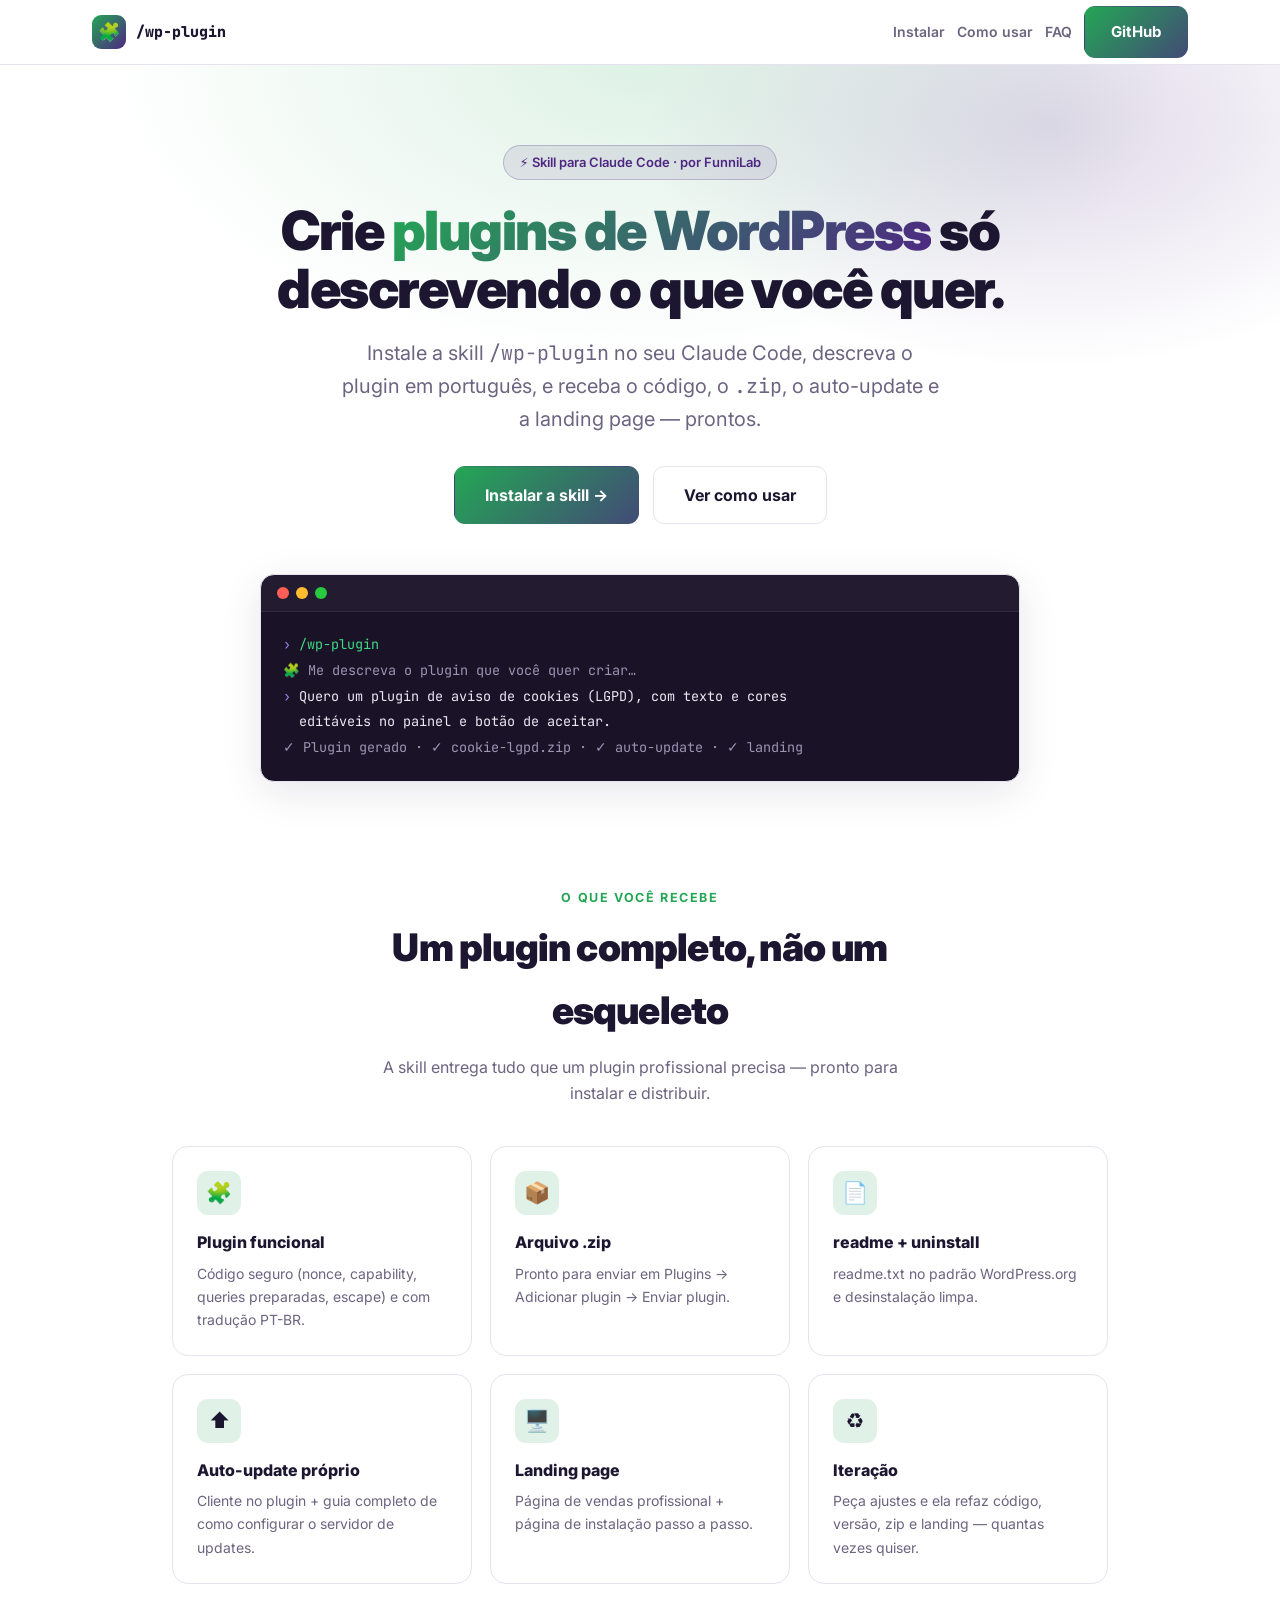
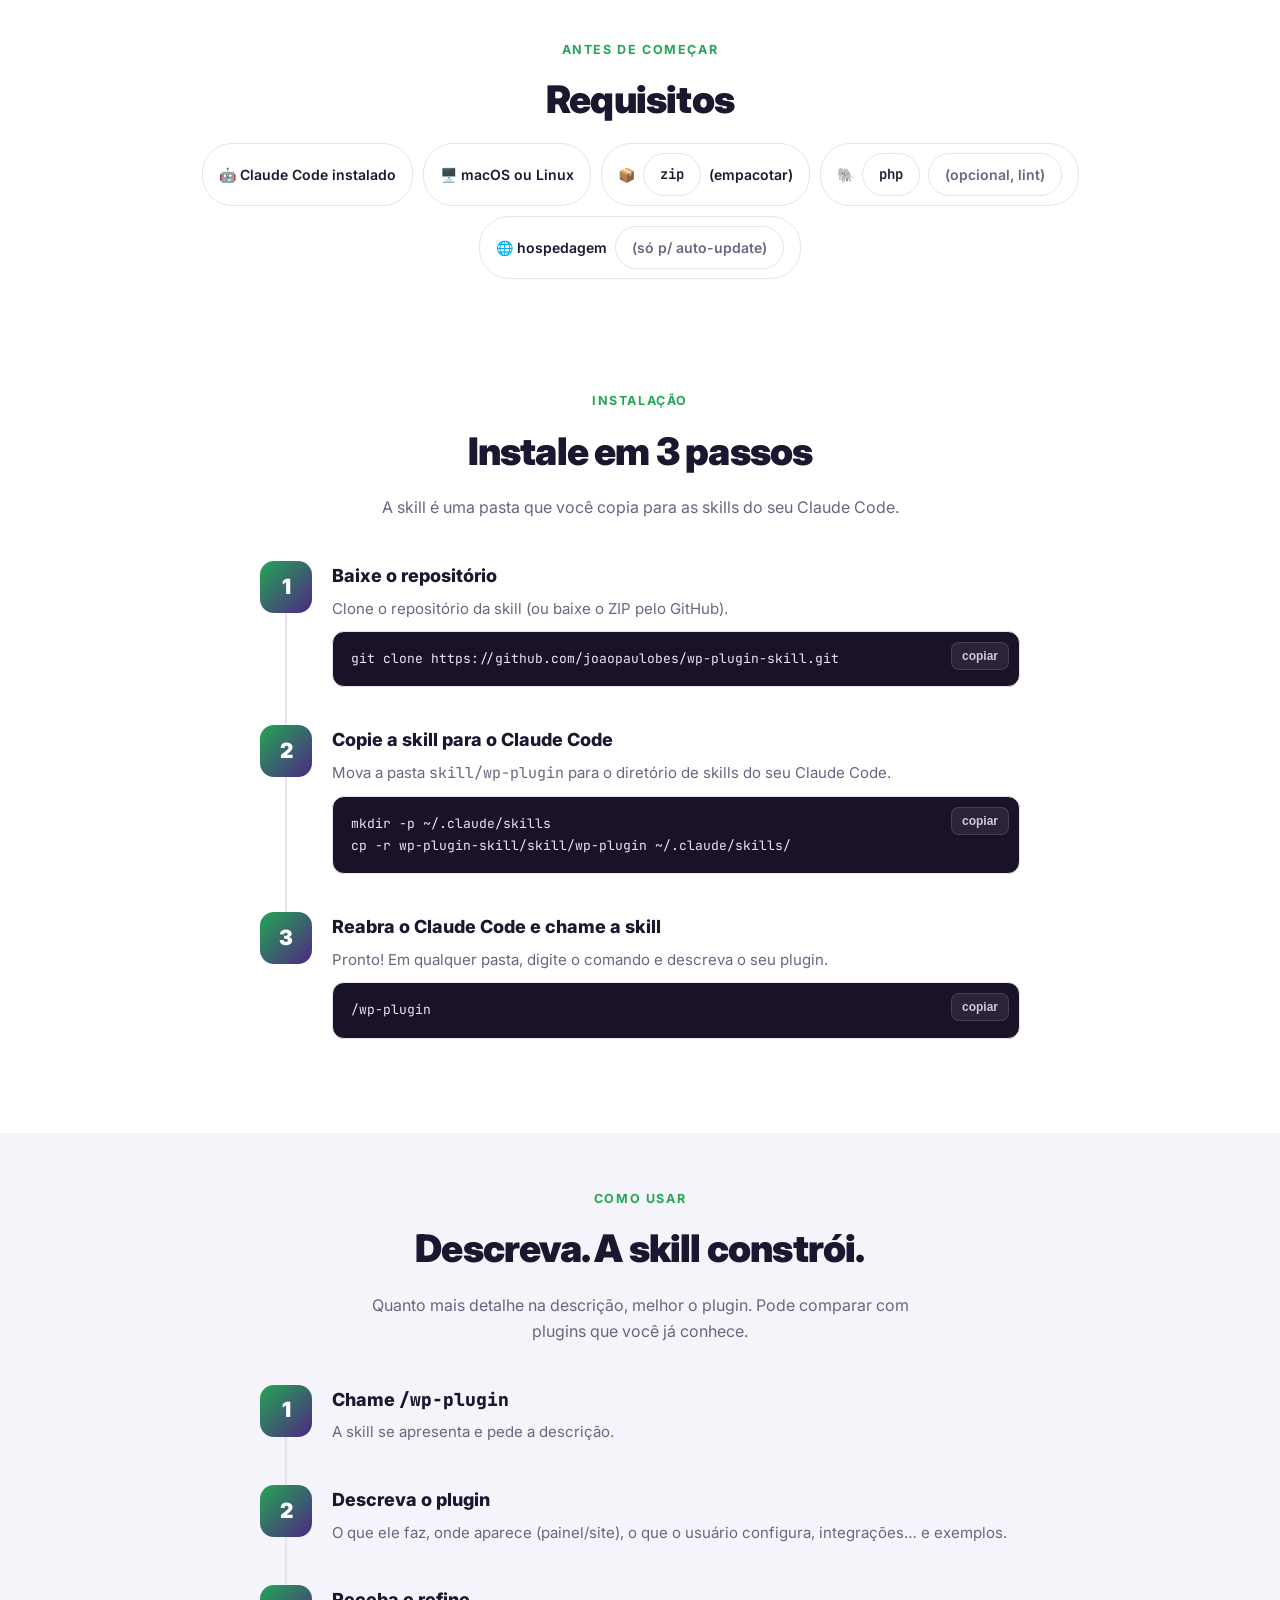
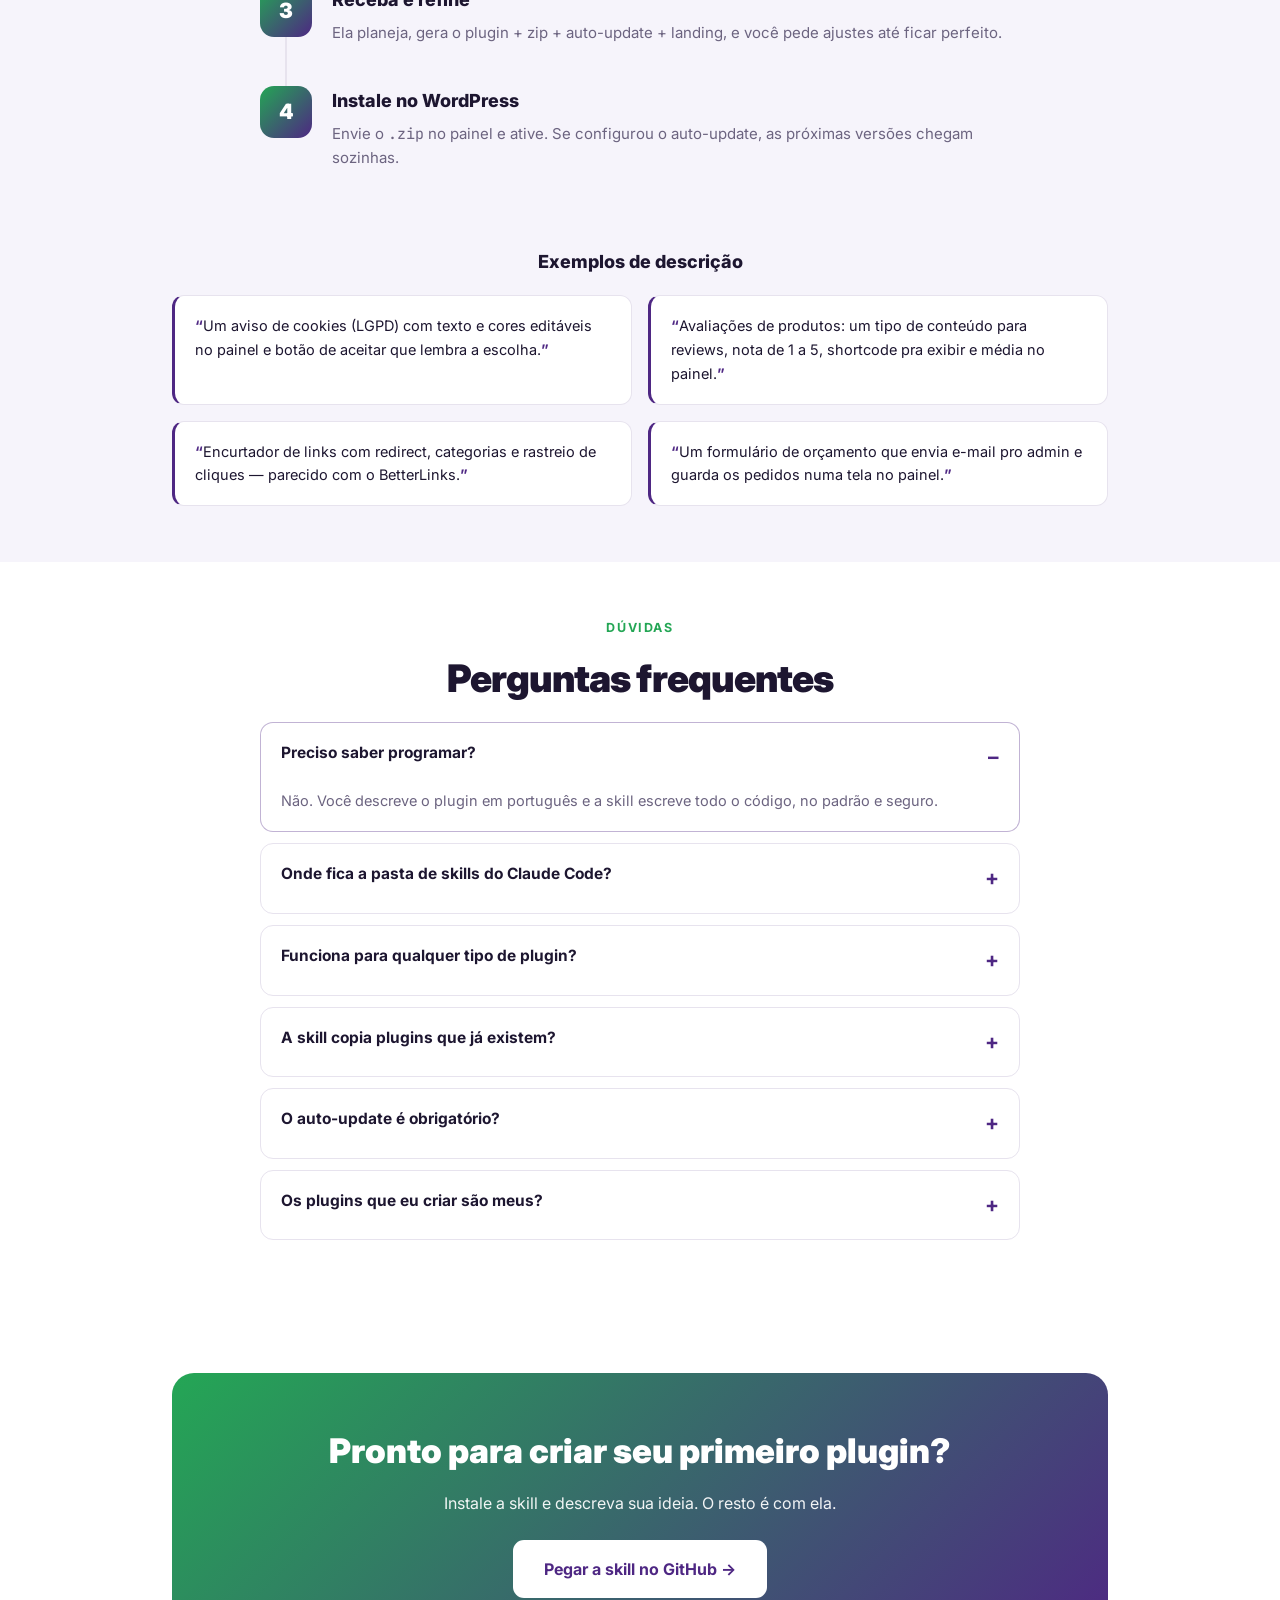
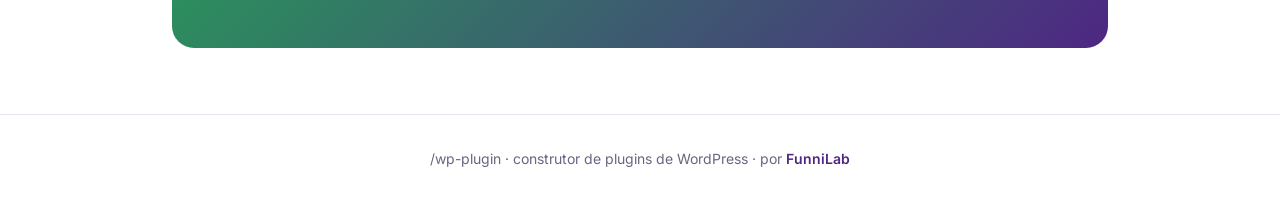
==== guia/index.html @ 0e436082 "✨ feat: skill /wp-plugin — construtor de plugins de WordPress Skill para Claude Code que gera plugin" ====
<!DOCTYPE html>
<html lang="pt-BR">
<head>
<meta charset="UTF-8">
<meta name="viewport" content="width=device-width, initial-scale=1.0">
<title>/wp-plugin — Guia da Skill que cria plugins de WordPress</title>
<meta name="description" content="Instale a skill /wp-plugin no seu Claude Code e crie plugins de WordPress completos a partir de uma descrição. Guia passo a passo, requisitos, exemplos e FAQ.">
<meta property="og:title" content="/wp-plugin — crie plugins de WordPress descrevendo o que você quer">
<meta property="og:description" content="Skill para Claude Code. Descreva o plugin, receba o código + zip + auto-update + landing.">
<link rel="preconnect" href="https://fonts.googleapis.com"><link rel="preconnect" href="https://fonts.gstatic.com" crossorigin>
<link href="https://fonts.googleapis.com/css2?family=Inter:wght@400;500;600;700;800;900&family=JetBrains+Mono:wght@500&display=swap" rel="stylesheet">
<style>
  :root{
    --purple:#4e2783; --green:#24a655; --violet:#7c3aed;
    --grad:linear-gradient(135deg,#24a655,#4e2783);
    --bg:#ffffff; --bg2:#f6f4fb; --surface:#ffffff; --border:#e7e3ee;
    --text:#1d1630; --dim:#6c6480; --code-bg:#1a1226; --code-text:#ece7f5;
    --shadow:0 10px 40px rgba(30,14,46,.10); --r:16px;
  }
  @media (prefers-color-scheme:dark){
    :root{ --bg:#120c1d; --bg2:#1a1330; --surface:#1c1530; --border:#352a4d;
      --text:#ece7f5; --dim:#9d93b3; --code-bg:#0e0a16; --shadow:0 10px 40px rgba(0,0,0,.5);
      --grad:linear-gradient(135deg,#2ec26a,#7c3aed); --purple:#9b6dde; --green:#2ec26a; }
  }
  *{margin:0;padding:0;box-sizing:border-box} html{scroll-behavior:smooth}
  body{font-family:'Inter',system-ui,-apple-system,sans-serif;background:var(--bg);color:var(--text);line-height:1.65;-webkit-font-smoothing:antialiased}
  a{color:inherit;text-decoration:none} .wrap{max-width:980px;margin:0 auto;padding:0 22px}
  code,kbd,.mono{font-family:'JetBrains Mono',ui-monospace,Menlo,monospace}
  .grad-text{background:var(--grad);-webkit-background-clip:text;background-clip:text;-webkit-text-fill-color:transparent}
  .btn{display:inline-flex;align-items:center;gap:9px;font-weight:700;font-size:15px;padding:13px 26px;border-radius:11px;cursor:pointer;border:1px solid transparent;transition:.18s}
  .btn--p{background:var(--grad);color:#fff;background-size:140% 140%} .btn--p:hover{background-position:100% 100%;transform:translateY(-2px);box-shadow:0 10px 26px color-mix(in srgb,var(--purple) 40%,transparent)}
  .btn--g{background:var(--surface);border:1px solid var(--border);color:var(--text)} .btn--g:hover{border-color:var(--purple);color:var(--purple)}
  .btn--big{font-size:16px;padding:15px 30px}

  /* header */
  header{position:sticky;top:0;z-index:50;background:color-mix(in srgb,var(--bg) 85%,transparent);backdrop-filter:blur(12px);border-bottom:1px solid var(--border)}
  .nav{display:flex;align-items:center;gap:18px;height:64px;max-width:1140px;margin:0 auto;padding:0 22px}
  .brand{display:flex;align-items:center;gap:10px;font-weight:900;font-size:18px}
  .brand .mk{width:34px;height:34px;border-radius:9px;background:var(--grad);display:grid;place-items:center;color:#fff;font-size:18px}
  .brand .cmd{font-family:'JetBrains Mono',monospace;font-size:15px}
  .nav .right{margin-left:auto;display:flex;gap:12px;align-items:center}
  .nav .lk{font-size:14px;font-weight:600;color:var(--dim)} .nav .lk:hover{color:var(--purple)}
  @media(max-width:680px){.nav .lk{display:none}}

  /* hero */
  .hero{text-align:center;padding:80px 0 50px;position:relative;overflow:hidden}
  .hero::before{content:"";position:absolute;inset:0;z-index:-1;background:radial-gradient(60% 55% at 50% 0%,color-mix(in srgb,var(--green) 15%,transparent),transparent 70%),radial-gradient(45% 45% at 82% 8%,color-mix(in srgb,var(--purple) 18%,transparent),transparent 70%)}
  .pill{display:inline-flex;align-items:center;gap:8px;font-size:13px;font-weight:600;color:var(--purple);background:color-mix(in srgb,var(--purple) 10%,transparent);border:1px solid color-mix(in srgb,var(--purple) 24%,transparent);padding:6px 15px;border-radius:30px;margin-bottom:22px}
  .hero h1{font-size:clamp(32px,5.5vw,54px);font-weight:900;letter-spacing:-1.5px;line-height:1.06;max-width:820px;margin:0 auto}
  .hero .lead{font-size:clamp(16px,2.3vw,20px);color:var(--dim);max-width:600px;margin:20px auto 30px}
  .hero .actions{display:flex;gap:14px;justify-content:center;flex-wrap:wrap}

  /* terminal demo */
  .term{max-width:760px;margin:50px auto 0;border-radius:14px;overflow:hidden;border:1px solid var(--border);box-shadow:var(--shadow);text-align:left;background:var(--code-bg)}
  .term__bar{display:flex;align-items:center;gap:7px;padding:12px 16px;background:rgba(255,255,255,.04);border-bottom:1px solid rgba(255,255,255,.06)}
  .term__bar i{width:12px;height:12px;border-radius:50%;display:inline-block} .d1{background:#ff5f57}.d2{background:#febc2e}.d3{background:#28c840}
  .term__body{padding:20px 22px;font-family:'JetBrains Mono',monospace;font-size:13.5px;line-height:1.9;color:var(--code-text)}
  .term__body .u{color:#9b8cff} .term__body .c{color:#3ddc84} .term__body .m{color:#9d93b3}

  /* sections */
  section{padding:56px 0} .eyebrow{text-align:center;font-weight:700;font-size:12.5px;letter-spacing:1.6px;text-transform:uppercase;color:var(--green)}
  h2.t{text-align:center;font-size:clamp(26px,4vw,38px);font-weight:900;letter-spacing:-.8px;margin:8px auto 12px;max-width:640px}
  p.sub{text-align:center;color:var(--dim);max-width:560px;margin:0 auto 40px;font-size:16px}

  /* deliverables grid */
  .grid{display:grid;grid-template-columns:repeat(3,1fr);gap:18px}
  .card{background:var(--surface);border:1px solid var(--border);border-radius:var(--r);padding:24px;transition:.18s}
  .card:hover{transform:translateY(-4px);box-shadow:var(--shadow);border-color:color-mix(in srgb,var(--purple) 30%,transparent)}
  .card .e{width:44px;height:44px;border-radius:11px;display:grid;place-items:center;font-size:21px;background:color-mix(in srgb,var(--green) 14%,transparent);margin-bottom:14px}
  .card h3{font-size:16px;font-weight:800;margin-bottom:6px} .card p{font-size:14px;color:var(--dim)}
  @media(max-width:820px){.grid{grid-template-columns:1fr 1fr}} @media(max-width:540px){.grid{grid-template-columns:1fr}}

  /* requisitos */
  .req{display:flex;flex-wrap:wrap;gap:10px;justify-content:center}
  .req span{display:inline-flex;align-items:center;gap:8px;background:var(--surface);border:1px solid var(--border);border-radius:30px;padding:9px 16px;font-size:14px;font-weight:600}

  /* steps */
  .steps{max-width:760px;margin:0 auto}
  .step{display:grid;grid-template-columns:52px 1fr;gap:20px;padding-bottom:30px;position:relative}
  .step:not(:last-child)::before{content:"";position:absolute;left:25px;top:52px;bottom:0;width:2px;background:var(--border)}
  .step .n{width:52px;height:52px;border-radius:14px;background:var(--grad);color:#fff;font-weight:900;font-size:21px;display:grid;place-items:center;z-index:1}
  .step h3{font-size:18px;font-weight:800;margin-bottom:6px} .step p{color:var(--dim);font-size:15px;margin-bottom:10px}

  /* code block + copy */
  .code{position:relative;background:var(--code-bg);border:1px solid var(--border);border-radius:12px;margin:8px 0}
  .code pre{margin:0;padding:16px 50px 16px 18px;overflow-x:auto;font-family:'JetBrains Mono',monospace;font-size:13px;line-height:1.7;color:var(--code-text)}
  .code .cp{position:absolute;top:10px;right:10px;background:rgba(255,255,255,.08);border:1px solid rgba(255,255,255,.12);color:#cfc6e6;border-radius:8px;padding:6px 10px;font-size:12px;font-weight:600;cursor:pointer;transition:.15s}
  .code .cp:hover{background:rgba(255,255,255,.16)} .code .cp.done{background:var(--green);color:#fff;border-color:transparent}

  /* example prompts */
  .ex{display:grid;grid-template-columns:1fr 1fr;gap:16px}
  .ex .q{background:var(--surface);border:1px solid var(--border);border-left:3px solid var(--purple);border-radius:12px;padding:18px 20px;font-size:14.5px;color:var(--text)}
  .ex .q b{color:var(--purple)}
  @media(max-width:680px){.ex{grid-template-columns:1fr}}

  /* faq */
  details{background:var(--surface);border:1px solid var(--border);border-radius:13px;padding:2px 20px;margin-bottom:11px;max-width:760px;margin-left:auto;margin-right:auto}
  details[open]{border-color:color-mix(in srgb,var(--purple) 35%,transparent)}
  summary{cursor:pointer;font-weight:700;font-size:15.5px;padding:15px 0;list-style:none;display:flex;justify-content:space-between;gap:14px} summary::-webkit-details-marker{display:none}
  summary::after{content:"+";color:var(--purple);font-size:21px} details[open] summary::after{content:"–"} details p{padding:0 0 16px;color:var(--dim);font-size:14.5px}

  /* final */
  .final{background:var(--grad);border-radius:22px;padding:50px 30px;text-align:center;color:#fff;margin:10px 0}
  .final h2{font-size:clamp(24px,3.5vw,34px);font-weight:900;margin-bottom:10px} .final p{opacity:.93;margin-bottom:24px} .final .btn--p{background:#fff;color:var(--purple)}
  footer{border-top:1px solid var(--border);padding:32px 0;text-align:center;color:var(--dim);font-size:14px}
</style>
</head>
<body>

<header><div class="nav">
  <a class="brand" href="#"><span class="mk">🧩</span> <span class="cmd">/wp-plugin</span></a>
  <div class="right">
    <a class="lk" href="#instalar">Instalar</a>
    <a class="lk" href="#usar">Como usar</a>
    <a class="lk" href="#faq">FAQ</a>
    <a class="btn btn--p" href="https://github.com/joaopaulobes/wp-plugin-skill" target="_blank" rel="noopener">GitHub</a>
  </div>
</div></header>

<!-- HERO -->
<div class="hero"><div class="wrap">
  <span class="pill">⚡ Skill para Claude Code · por FunniLab</span>
  <h1>Crie <span class="grad-text">plugins de WordPress</span> só descrevendo o que você quer.</h1>
  <p class="lead">Instale a skill <span class="mono">/wp-plugin</span> no seu Claude Code, descreva o plugin em português, e receba o código, o <span class="mono">.zip</span>, o auto-update e a landing page — prontos.</p>
  <div class="actions">
    <a class="btn btn--p btn--big" href="#instalar">Instalar a skill →</a>
    <a class="btn btn--g btn--big" href="#usar">Ver como usar</a>
  </div>
  <div class="term">
    <div class="term__bar"><i class="d1"></i><i class="d2"></i><i class="d3"></i></div>
    <div class="term__body">
      <span class="u">›</span> <span class="c">/wp-plugin</span><br>
      <span class="m">🧩 Me descreva o plugin que você quer criar…</span><br>
      <span class="u">›</span> Quero um plugin de aviso de cookies (LGPD), com texto e cores<br>
      &nbsp;&nbsp;editáveis no painel e botão de aceitar.<br>
      <span class="m">✓ Plugin gerado · ✓ cookie-lgpd.zip · ✓ auto-update · ✓ landing</span>
    </div>
  </div>
</div></div>

<!-- O QUE GERA -->
<section><div class="wrap">
  <p class="eyebrow">O que você recebe</p>
  <h2 class="t">Um plugin completo, não um esqueleto</h2>
  <p class="sub">A skill entrega tudo que um plugin profissional precisa — pronto para instalar e distribuir.</p>
  <div class="grid">
    <div class="card"><div class="e">🧩</div><h3>Plugin funcional</h3><p>Código seguro (nonce, capability, queries preparadas, escape) e com tradução PT-BR.</p></div>
    <div class="card"><div class="e">📦</div><h3>Arquivo .zip</h3><p>Pronto para enviar em Plugins → Adicionar plugin → Enviar plugin.</p></div>
    <div class="card"><div class="e">📄</div><h3>readme + uninstall</h3><p>readme.txt no padrão WordPress.org e desinstalação limpa.</p></div>
    <div class="card"><div class="e">⬆️</div><h3>Auto-update próprio</h3><p>Cliente no plugin + guia completo de como configurar o servidor de updates.</p></div>
    <div class="card"><div class="e">🖥️</div><h3>Landing page</h3><p>Página de vendas profissional + página de instalação passo a passo.</p></div>
    <div class="card"><div class="e">♻️</div><h3>Iteração</h3><p>Peça ajustes e ela refaz código, versão, zip e landing — quantas vezes quiser.</p></div>
  </div>
</div></section>

<!-- REQUISITOS -->
<section style="padding-top:0"><div class="wrap" style="text-align:center">
  <p class="eyebrow">Antes de começar</p><h2 class="t">Requisitos</h2>
  <div class="req">
    <span>🤖 Claude Code instalado</span>
    <span>🖥️ macOS ou Linux</span>
    <span>📦 <span class="mono">zip</span> (empacotar)</span>
    <span>🐘 <span class="mono">php</span> <span style="color:var(--dim)">(opcional, lint)</span></span>
    <span>🌐 hospedagem <span style="color:var(--dim)">(só p/ auto-update)</span></span>
  </div>
</div></section>

<!-- INSTALAR -->
<section id="instalar"><div class="wrap">
  <p class="eyebrow">Instalação</p><h2 class="t">Instale em 3 passos</h2>
  <p class="sub">A skill é uma pasta que você copia para as skills do seu Claude Code.</p>
  <div class="steps">

    <div class="step"><div class="n">1</div><div>
      <h3>Baixe o repositório</h3>
      <p>Clone o repositório da skill (ou baixe o ZIP pelo GitHub).</p>
      <div class="code"><button class="cp">copiar</button><pre>git clone https://github.com/joaopaulobes/wp-plugin-skill.git</pre></div>
    </div></div>

    <div class="step"><div class="n">2</div><div>
      <h3>Copie a skill para o Claude Code</h3>
      <p>Mova a pasta <span class="mono">skill/wp-plugin</span> para o diretório de skills do seu Claude Code.</p>
      <div class="code"><button class="cp">copiar</button><pre>mkdir -p ~/.claude/skills
cp -r wp-plugin-skill/skill/wp-plugin ~/.claude/skills/</pre></div>
    </div></div>

    <div class="step"><div class="n">3</div><div>
      <h3>Reabra o Claude Code e chame a skill</h3>
      <p>Pronto! Em qualquer pasta, digite o comando e descreva o seu plugin.</p>
      <div class="code"><button class="cp">copiar</button><pre>/wp-plugin</pre></div>
    </div></div>

  </div>
</div></section>

<!-- COMO USAR -->
<section id="usar" style="background:var(--bg2)"><div class="wrap">
  <p class="eyebrow">Como usar</p><h2 class="t">Descreva. A skill constrói.</h2>
  <p class="sub">Quanto mais detalhe na descrição, melhor o plugin. Pode comparar com plugins que você já conhece.</p>
  <div class="steps">
    <div class="step"><div class="n">1</div><div><h3>Chame <span class="mono">/wp-plugin</span></h3><p>A skill se apresenta e pede a descrição.</p></div></div>
    <div class="step"><div class="n">2</div><div><h3>Descreva o plugin</h3><p>O que ele faz, onde aparece (painel/site), o que o usuário configura, integrações… e exemplos.</p></div></div>
    <div class="step"><div class="n">3</div><div><h3>Receba e refine</h3><p>Ela planeja, gera o plugin + zip + auto-update + landing, e você pede ajustes até ficar perfeito.</p></div></div>
    <div class="step"><div class="n">4</div><div><h3>Instale no WordPress</h3><p>Envie o <span class="mono">.zip</span> no painel e ative. Se configurou o auto-update, as próximas versões chegam sozinhas.</p></div></div>
  </div>

  <h3 style="text-align:center;margin:36px 0 18px;font-size:18px;font-weight:800">Exemplos de descrição</h3>
  <div class="ex">
    <div class="q"><b>“</b>Um aviso de cookies (LGPD) com texto e cores editáveis no painel e botão de aceitar que lembra a escolha.<b>”</b></div>
    <div class="q"><b>“</b>Avaliações de produtos: um tipo de conteúdo para reviews, nota de 1 a 5, shortcode pra exibir e média no painel.<b>”</b></div>
    <div class="q"><b>“</b>Encurtador de links com redirect, categorias e rastreio de cliques — parecido com o BetterLinks.<b>”</b></div>
    <div class="q"><b>“</b>Um formulário de orçamento que envia e-mail pro admin e guarda os pedidos numa tela no painel.<b>”</b></div>
  </div>
</div></section>

<!-- FAQ -->
<section id="faq"><div class="wrap">
  <p class="eyebrow">Dúvidas</p><h2 class="t">Perguntas frequentes</h2>
  <details open><summary>Preciso saber programar?</summary><p>Não. Você descreve o plugin em português e a skill escreve todo o código, no padrão e seguro.</p></details>
  <details><summary>Onde fica a pasta de skills do Claude Code?</summary><p>Em <span class="mono">~/.claude/skills/</span>. Cada skill é uma subpasta com um <span class="mono">SKILL.md</span>. Basta copiar a pasta <span class="mono">wp-plugin</span> para lá e reabrir o Claude Code.</p></details>
  <details><summary>Funciona para qualquer tipo de plugin?</summary><p>Para a grande maioria: telas no painel, front-end, shortcodes, tipos de conteúdo (CPT), REST API, tarefas agendadas, blocos dinâmicos e auto-update. Casos muito específicos podem precisar de ajuste manual — a skill avisa.</p></details>
  <details><summary>A skill copia plugins que já existem?</summary><p>Não. Você pode comparar com plugins conhecidos para explicar o que quer, mas ela implementa tudo do zero — código de terceiros é protegido; funcionalidade e UX não são.</p></details>
  <details><summary>O auto-update é obrigatório?</summary><p>Não, é opcional. Se você quiser distribuir o plugin, a skill monta o cliente de update e te entrega o guia completo de como configurar o servidor (basta servir 2 arquivos estáticos).</p></details>
  <details><summary>Os plugins que eu criar são meus?</summary><p>Sim. A skill é MIT e o que você gera com ela é seu, para usar, vender ou distribuir.</p></details>
</div></section>

<!-- CTA -->
<section><div class="wrap"><div class="final">
  <h2>Pronto para criar seu primeiro plugin?</h2>
  <p>Instale a skill e descreva sua ideia. O resto é com ela.</p>
  <a class="btn btn--p btn--big" href="https://github.com/joaopaulobes/wp-plugin-skill" target="_blank" rel="noopener">Pegar a skill no GitHub →</a>
</div></div></section>

<footer><div class="wrap">/wp-plugin · construtor de plugins de WordPress · por <a href="https://funnilab.com" target="_blank" rel="noopener" style="color:var(--purple);font-weight:600">FunniLab</a></div></footer>

<script>
  document.querySelectorAll('.code .cp').forEach(function(btn){
    btn.addEventListener('click', function(){
      var pre = btn.parentElement.querySelector('pre');
      var text = pre.innerText;
      var done = function(){ btn.textContent='copiado ✓'; btn.classList.add('done'); setTimeout(function(){ btn.textContent='copiar'; btn.classList.remove('done'); },1500); };
      if(navigator.clipboard){ navigator.clipboard.writeText(text).then(done).catch(function(){}); }
      else { var t=document.createElement('textarea'); t.value=text; document.body.appendChild(t); t.select(); try{document.execCommand('copy');done();}catch(e){} document.body.removeChild(t); }
    });
  });
</script>
</body>
</html>
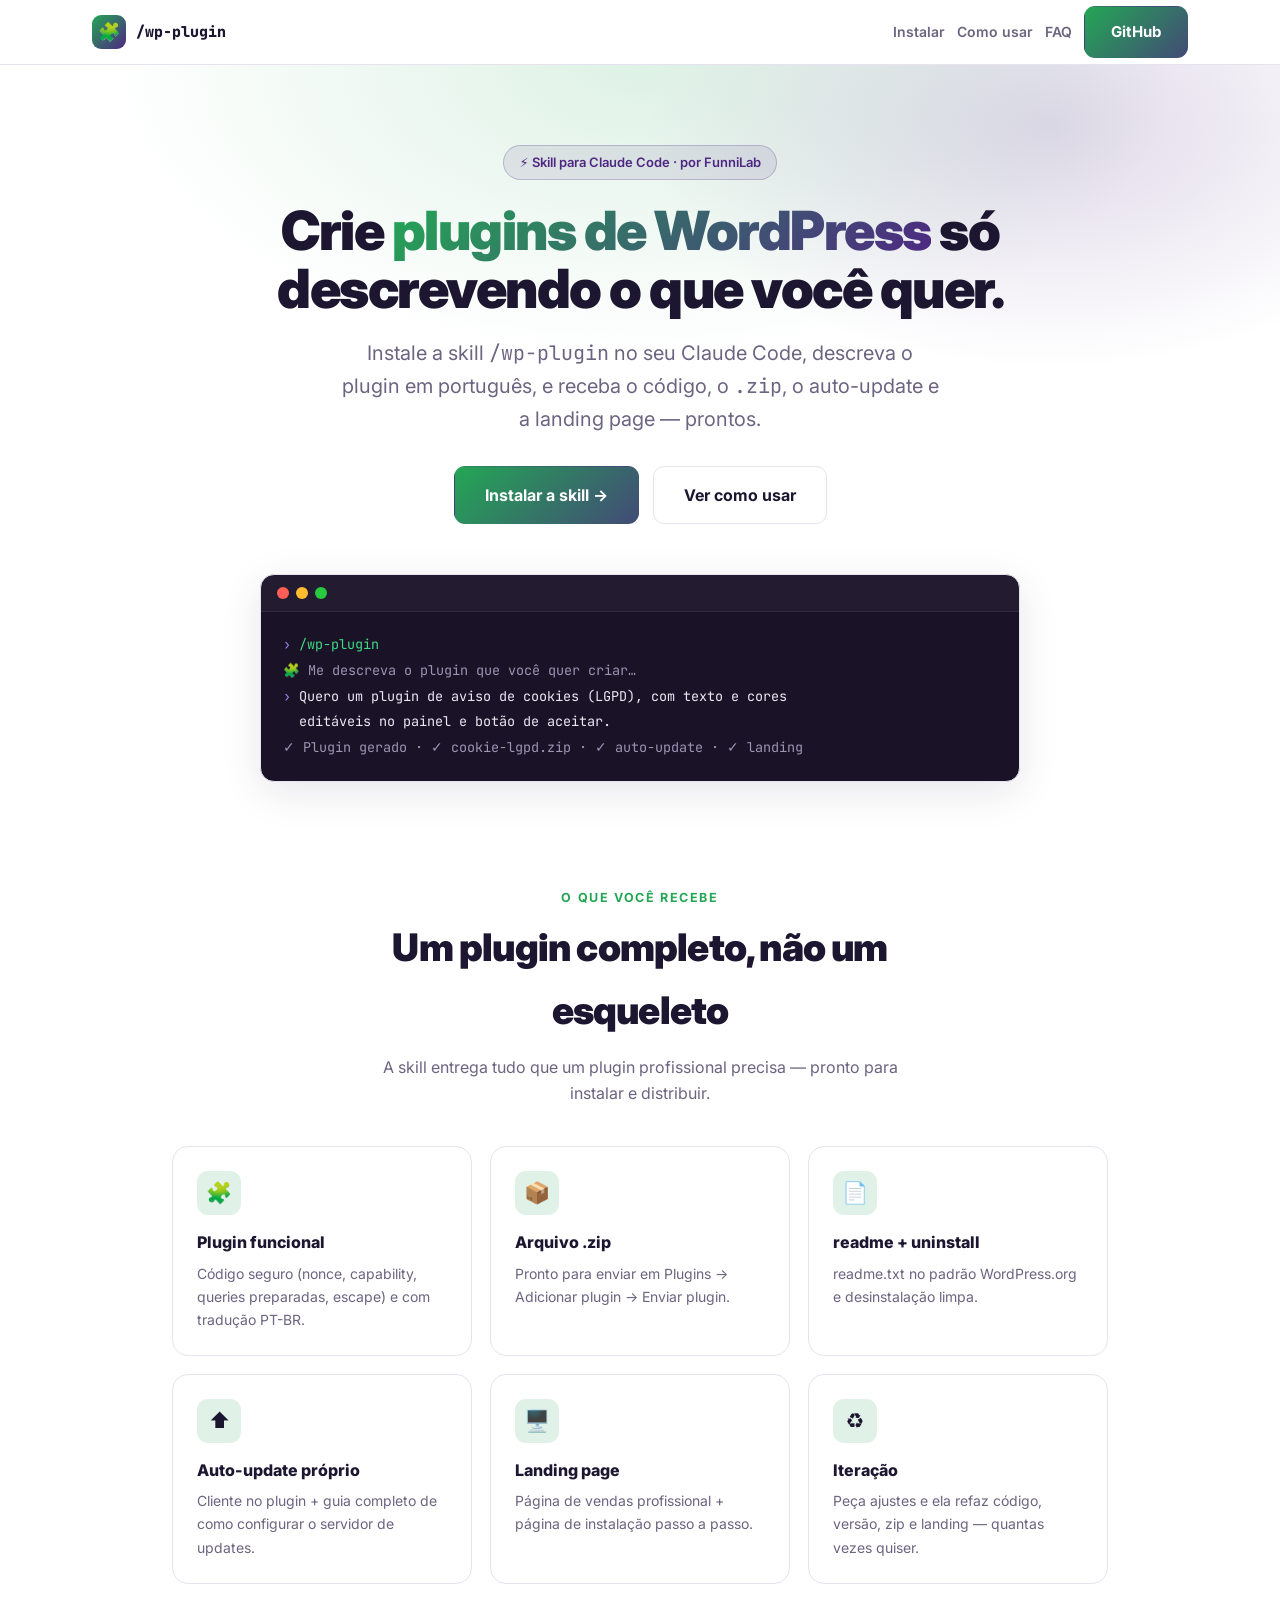
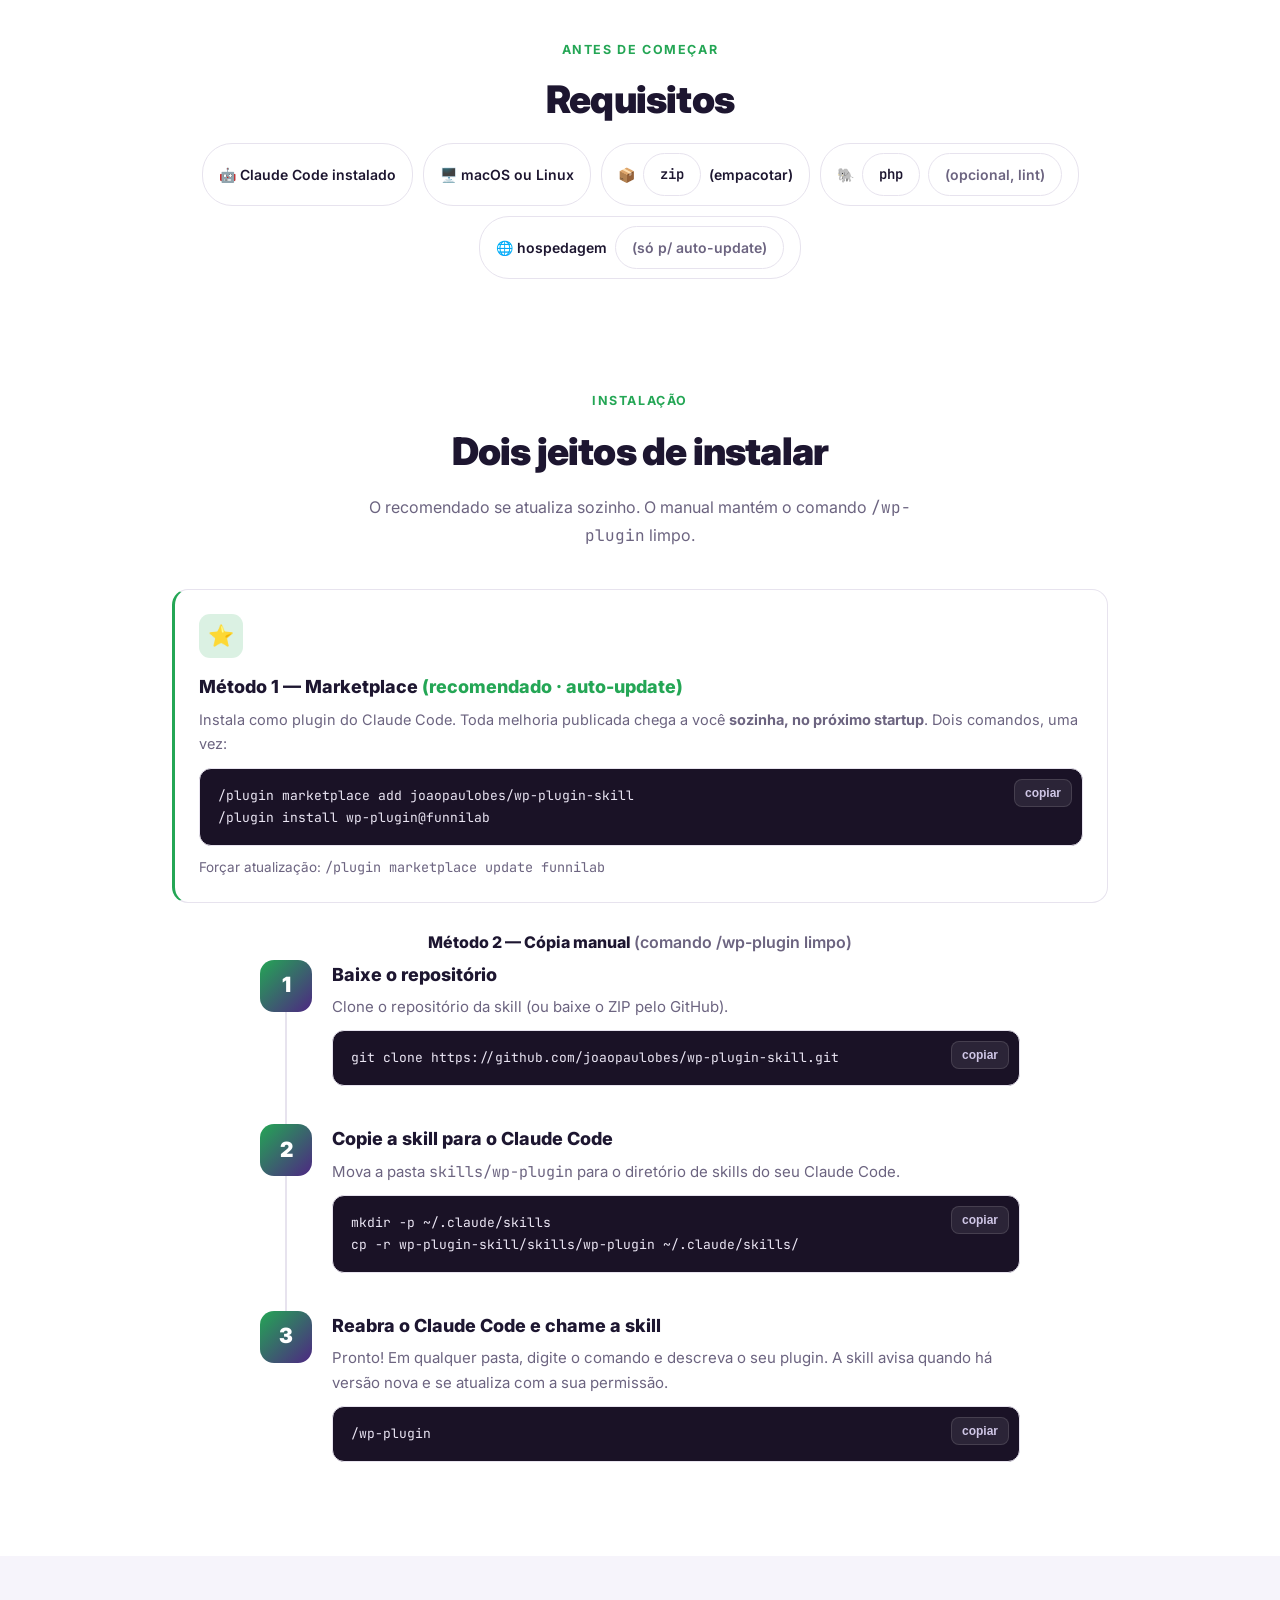
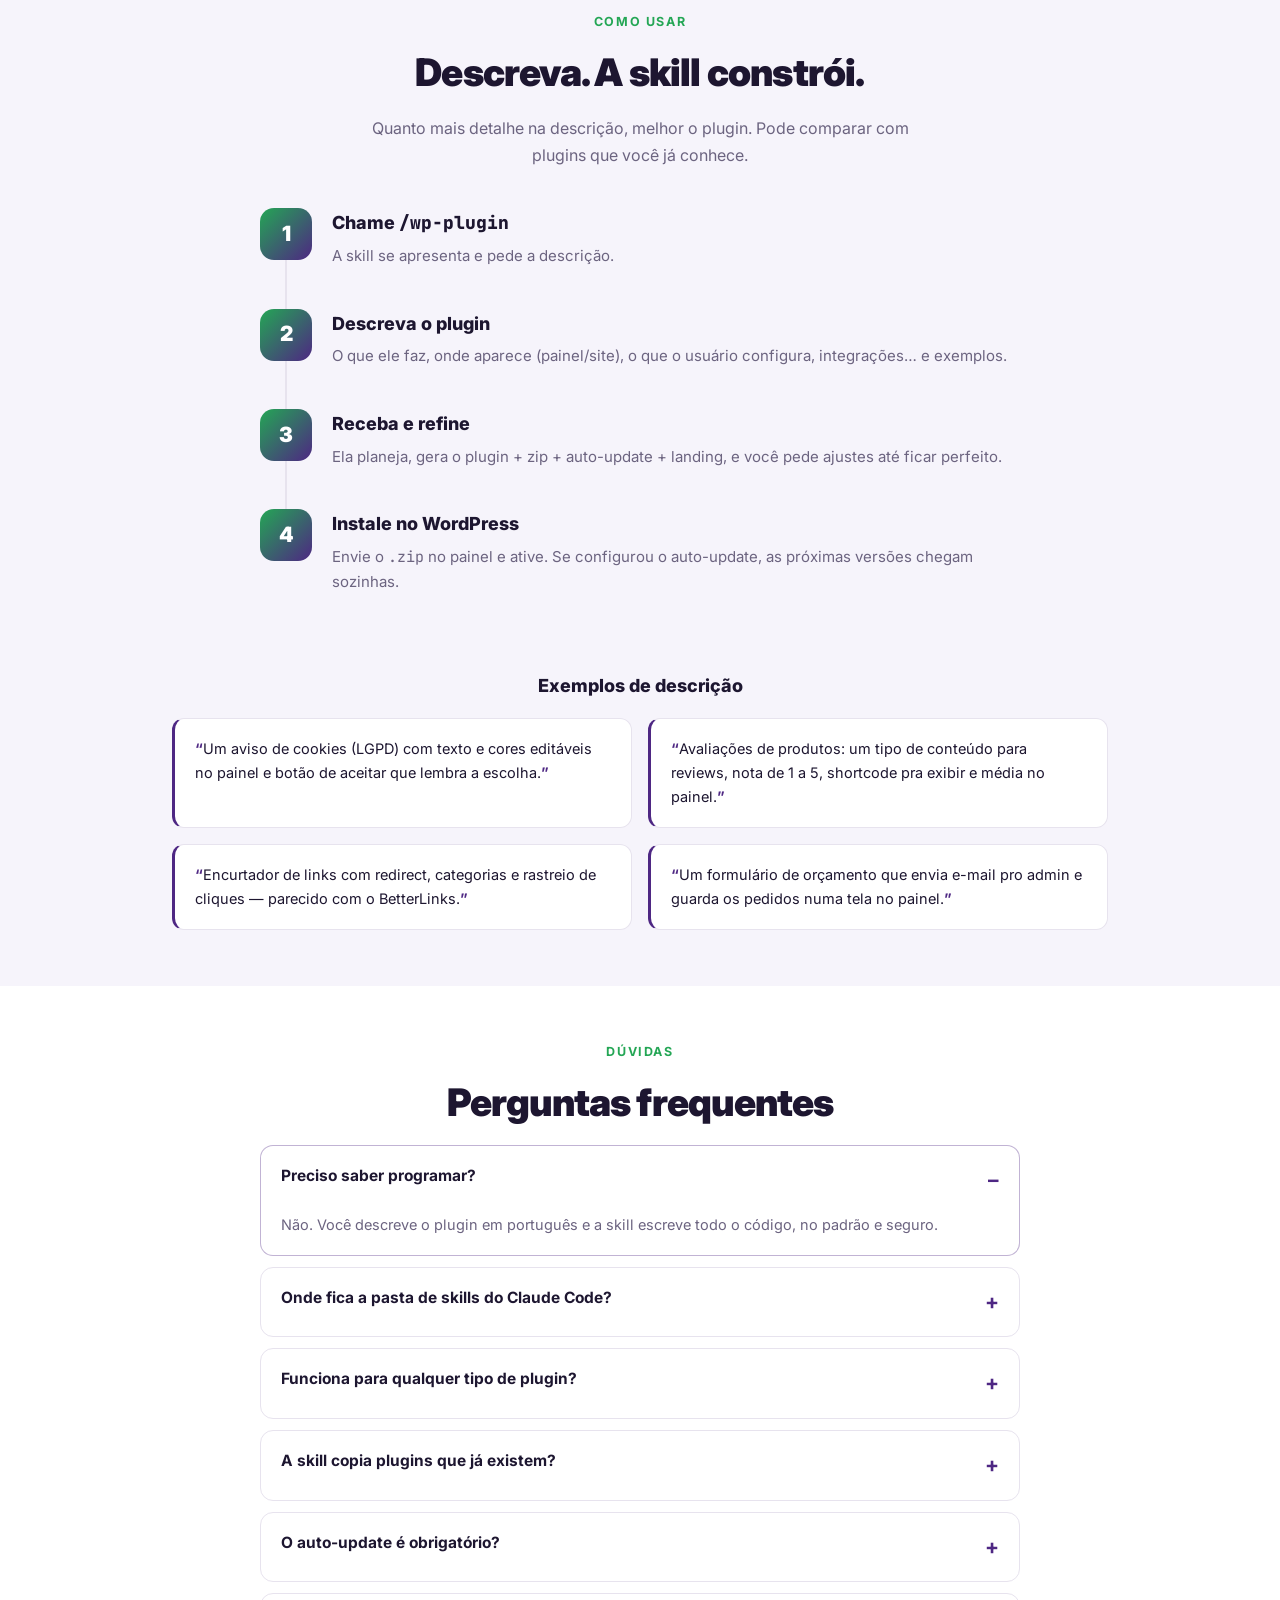
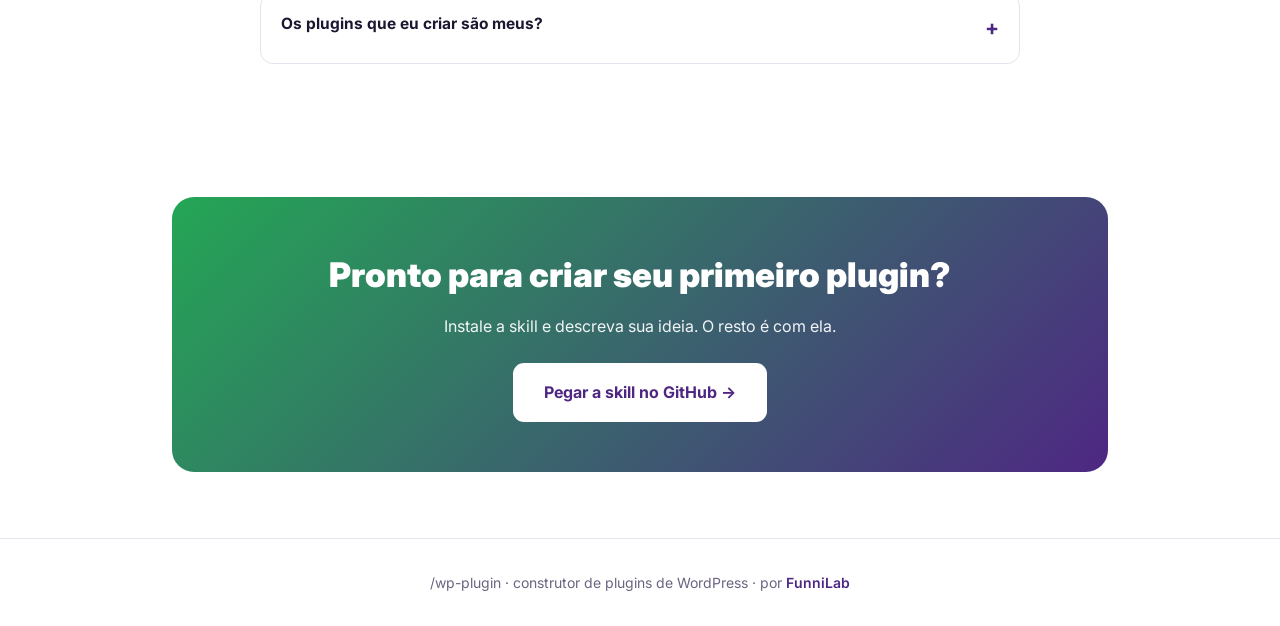
==== commit 9428778f: "🚀 release: v1.1.0 — marketplace + auto-update da skill (plugin Claude Code) e checagem interna de ve" ====
--- a/guia/index.html
+++ b/guia/index.html
@@ -7,6 +7,9 @@
 <meta name="description" content="Instale a skill /wp-plugin no seu Claude Code e crie plugins de WordPress completos a partir de uma descrição. Guia passo a passo, requisitos, exemplos e FAQ.">
 <meta property="og:title" content="/wp-plugin — crie plugins de WordPress descrevendo o que você quer">
 <meta property="og:description" content="Skill para Claude Code. Descreva o plugin, receba o código + zip + auto-update + landing.">
+<!-- Favicon -->
+<link rel="icon" type="image/webp" href="img/favicon.webp">
+<link rel="apple-touch-icon" href="img/favicon.webp">
 <link rel="preconnect" href="https://fonts.googleapis.com"><link rel="preconnect" href="https://fonts.gstatic.com" crossorigin>
 <link href="https://fonts.googleapis.com/css2?family=Inter:wght@400;500;600;700;800;900&family=JetBrains+Mono:wght@500&display=swap" rel="stylesheet">
 <style>
@@ -167,8 +170,19 @@
 
 <!-- INSTALAR -->
 <section id="instalar"><div class="wrap">
-  <p class="eyebrow">Instalação</p><h2 class="t">Instale em 3 passos</h2>
-  <p class="sub">A skill é uma pasta que você copia para as skills do seu Claude Code.</p>
+  <p class="eyebrow">Instalação</p><h2 class="t">Dois jeitos de instalar</h2>
+  <p class="sub">O recomendado se atualiza sozinho. O manual mantém o comando <span class="mono">/wp-plugin</span> limpo.</p>
+
+  <div class="card" style="border-left:3px solid var(--green);margin-bottom:24px">
+    <div class="e" style="background:color-mix(in srgb,var(--green) 16%,transparent)">⭐</div>
+    <h3 style="font-size:18px">Método 1 — Marketplace <span style="color:var(--green)">(recomendado · auto-update)</span></h3>
+    <p style="color:var(--dim);font-size:14.5px;margin:6px 0 12px">Instala como plugin do Claude Code. Toda melhoria publicada chega a você <b>sozinha, no próximo startup</b>. Dois comandos, uma vez:</p>
+    <div class="code"><button class="cp">copiar</button><pre>/plugin marketplace add joaopaulobes/wp-plugin-skill
+/plugin install wp-plugin@funnilab</pre></div>
+    <p style="color:var(--dim);font-size:13.5px;margin-top:10px">Forçar atualização: <span class="mono">/plugin marketplace update funnilab</span></p>
+  </div>
+
+  <h3 style="text-align:center;font-size:16px;font-weight:800;margin:26px 0 4px">Método 2 — Cópia manual <span style="color:var(--dim);font-weight:600">(comando /wp-plugin limpo)</span></h3>
   <div class="steps">
 
     <div class="step"><div class="n">1</div><div>
@@ -179,14 +193,14 @@
 
     <div class="step"><div class="n">2</div><div>
       <h3>Copie a skill para o Claude Code</h3>
-      <p>Mova a pasta <span class="mono">skill/wp-plugin</span> para o diretório de skills do seu Claude Code.</p>
+      <p>Mova a pasta <span class="mono">skills/wp-plugin</span> para o diretório de skills do seu Claude Code.</p>
       <div class="code"><button class="cp">copiar</button><pre>mkdir -p ~/.claude/skills
-cp -r wp-plugin-skill/skill/wp-plugin ~/.claude/skills/</pre></div>
+cp -r wp-plugin-skill/skills/wp-plugin ~/.claude/skills/</pre></div>
     </div></div>
 
     <div class="step"><div class="n">3</div><div>
       <h3>Reabra o Claude Code e chame a skill</h3>
-      <p>Pronto! Em qualquer pasta, digite o comando e descreva o seu plugin.</p>
+      <p>Pronto! Em qualquer pasta, digite o comando e descreva o seu plugin. A skill avisa quando há versão nova e se atualiza com a sua permissão.</p>
       <div class="code"><button class="cp">copiar</button><pre>/wp-plugin</pre></div>
     </div></div>
 
